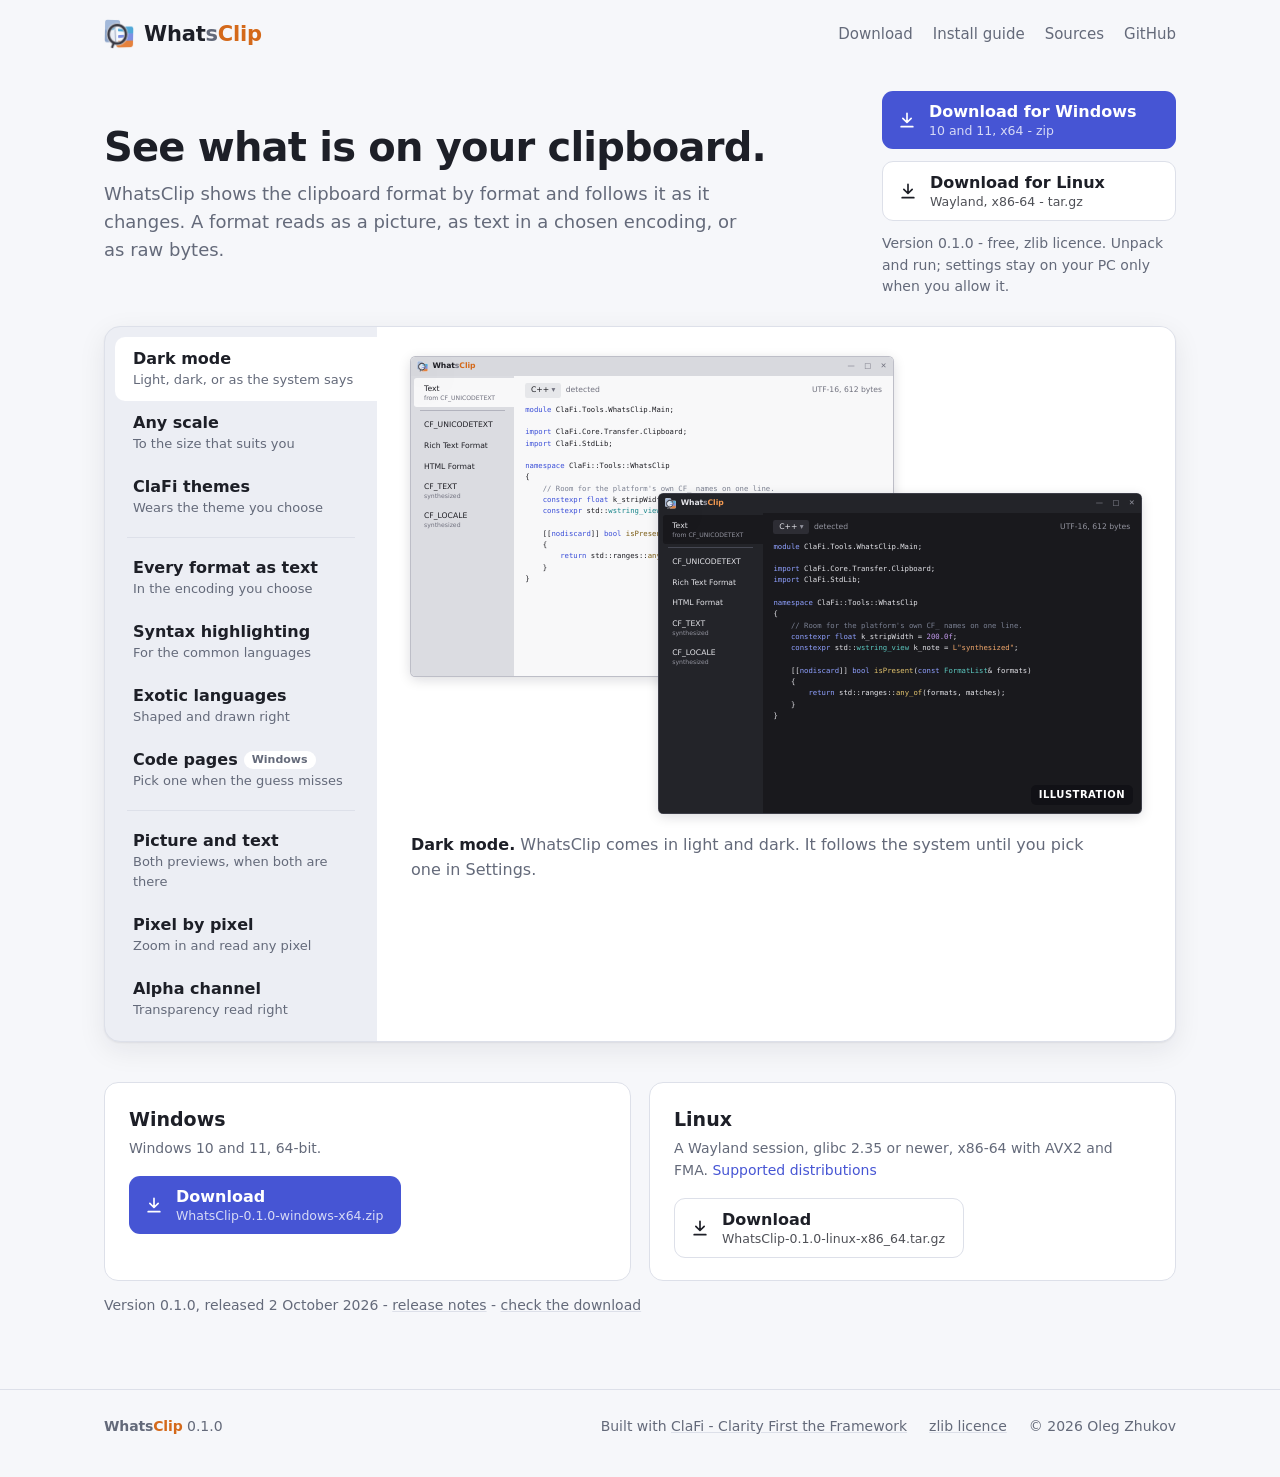
==== index.html @ 520151d7 "Initial commit" ====
<!DOCTYPE html>
<html lang="en">
<head>
    <meta charset="utf-8">
    <meta name="viewport" content="width=device-width, initial-scale=1">
    <title>WhatsClip - see what is on your clipboard</title>
    <meta name="description" content="WhatsClip shows the clipboard format by format and follows it as it changes. Free and open source, for Windows and Linux.">
    <meta property="og:type" content="website">
    <meta property="og:url" content="https://whatsclip.app/">
    <meta property="og:title" content="WhatsClip - see what is on your clipboard">
    <meta property="og:description" content="Shows the clipboard format by format and follows it as it changes. A format reads as a picture, as text in a chosen encoding, or as raw bytes.">
    <meta property="og:image" content="https://whatsclip.app/img/icon-256.png">
    <meta name="theme-color" content="#f6f7fa" media="(prefers-color-scheme: light)">
    <meta name="theme-color" content="#121318" media="(prefers-color-scheme: dark)">
    <link rel="icon" href="favicon.ico" sizes="any">
    <link rel="icon" href="img/icon-256.png" type="image/png">
    <link rel="apple-touch-icon" href="img/apple-touch-icon.png">
    <link rel="stylesheet" href="assets/site.css">
    <link rel="stylesheet" href="assets/illustrations.css">
</head>
<body>
<div class="wrap">
    <header class="head">
        <a class="brand" href="./"><img src="img/icon-256.png" alt=""><span class="wm">What<span class="s">s</span><span class="c">Clip</span></span></a>
        <nav class="nav">
            <a href="#download">Download</a>
            <a href="install.html">Install guide</a>
            <a class="wide" href="install.html#sources">Sources</a>
            <a class="wide" href="https://github.com/clafi-fw/cpp">GitHub</a>
        </nav>
    </header>

    <main>
        <div class="hero">
            <div>
                <h1>See what is on your clipboard.</h1>
                <p class="lede">WhatsClip shows the clipboard format by format and follows it as it changes. A format reads as a picture, as text in a chosen encoding, or as raw bytes.</p>
            </div>
            <div>
                <div class="btns">
                    <a class="btn primary" data-asset="windows" href="https://github.com/clafi-fw/cpp/releases/download/WhatsClip-v0.1.0/WhatsClip-0.1.0-windows-x64.zip">
                        <svg viewBox="0 0 24 24" fill="none" stroke="currentColor" stroke-width="2" stroke-linecap="round" stroke-linejoin="round" aria-hidden="true"><path d="M12 4v11M7 10l5 5 5-5M5 20h14"/></svg>
                        <span>Download for Windows<small>10 and 11, x64 - zip</small></span>
                    </a>
                    <a class="btn secondary" data-asset="linux" href="https://github.com/clafi-fw/cpp/releases/download/WhatsClip-v0.1.0/WhatsClip-0.1.0-linux-x86_64.tar.gz">
                        <svg viewBox="0 0 24 24" fill="none" stroke="currentColor" stroke-width="2" stroke-linecap="round" stroke-linejoin="round" aria-hidden="true"><path d="M12 4v11M7 10l5 5 5-5M5 20h14"/></svg>
                        <span>Download for Linux<small>Wayland, x86-64 - tar.gz</small></span>
                    </a>
                </div>
                <p class="fine">Version <span data-version>0.1.0</span> - free, zlib licence. Unpack and run; settings stay on your PC only when you allow it.</p>
            </div>
        </div>

        <div class="fb">
            <nav class="fb-strip" role="tablist" aria-label="What WhatsClip does">
                <a role="tab" href="#dark-mode"><b>Dark mode</b><span>Light, dark, or as the system says</span></a>
                <a role="tab" href="#any-scale"><b>Any scale</b><span>To the size that suits you</span></a>
                <a role="tab" href="#themes"><b>ClaFi themes</b><span>Wears the theme you choose</span></a>
                <hr>
                <a role="tab" href="#as-text"><b>Every format as text</b><span>In the encoding you choose</span></a>
                <a role="tab" href="#syntax"><b>Syntax highlighting</b><span>For the common languages</span></a>
                <a role="tab" href="#exotic-languages"><b>Exotic languages</b><span>Shaped and drawn right</span></a>
                <a role="tab" href="#code-pages"><b>Code pages<span class="badge">Windows</span></b><span>Pick one when the guess misses</span></a>
                <hr>
                <a role="tab" href="#picture-and-text"><b>Picture and text</b><span>Both previews, when both are there</span></a>
                <a role="tab" href="#pixels"><b>Pixel by pixel</b><span>Zoom in and read any pixel</span></a>
                <a role="tab" href="#alpha-channel"><b>Alpha channel</b><span>Transparency read right</span></a>
            </nav>

            <div class="fb-stage">
                <section class="panel" id="dark-mode" role="tabpanel">
                    <div class="scene pair" data-illustration="dark"></div>
                    <p><b>Dark mode.</b> WhatsClip comes in light and dark. It follows the system until you pick one in Settings.</p>
                </section>
                <section class="panel" id="any-scale" role="tabpanel">
                    <div class="scene scale" data-illustration="scale"></div>
                    <p><b>Any scale.</b> Scale the interface as you wish - text, icons and spacing grow together.</p>
                </section>
                <section class="panel" id="themes" role="tabpanel">
                    <div class="scene trio" data-illustration="themes"></div>
                    <p><b>ClaFi themes.</b> WhatsClip wears any ClaFi theme. Make your own in <a data-themes href="https://github.com/clafi-fw/cpp/releases/tag/Themes-v0.1.0">Themes</a>.</p>
                </section>
                <section class="panel" id="as-text" role="tabpanel">
                    <div class="scene" data-illustration="astext"></div>
                    <p><b>Every format as text.</b> Any format on the clipboard can be read as text, in the encoding you choose - HTML fragments, RTF, the private formats of other applications.</p>
                </section>
                <section class="panel" id="syntax" role="tabpanel">
                    <div class="scene" data-illustration="syntax"></div>
                    <p><b>Syntax highlighting.</b> Code copied from an editor is coloured. The language is detected, and you can pick another.</p>
                </section>
                <section class="panel" id="exotic-languages" role="tabpanel">
                    <div class="scene" data-illustration="exotic"></div>
                    <p><b>Exotic languages.</b> However exotic the language is, its text is shaped and drawn the way it is written.</p>
                </section>
                <section class="panel" id="code-pages" role="tabpanel">
                    <div class="scene" data-illustration="codepage"></div>
                    <p><b>Code pages.</b> When the text's code page is not detected, choose it from the list. Windows only.</p>
                </section>
                <section class="panel" id="picture-and-text" role="tabpanel">
                    <div class="scene" data-illustration="both"></div>
                    <p><b>Picture and text.</b> Copy a picture together with its text and WhatsClip previews both - the picture and the text, a tab each.</p>
                </section>
                <section class="panel" id="pixels" role="tabpanel">
                    <div class="scene" data-illustration="pixels"></div>
                    <p><b>Pixel by pixel.</b> Zoom into a picture and point at a pixel to read its colour - as RGB hex, BGR hex, RGB decimal or CSS.</p>
                </section>
                <section class="panel" id="alpha-channel" role="tabpanel">
                    <div class="scene" data-illustration="alpha"></div>
                    <p><b>Alpha channel.</b> Pictures with an alpha channel keep their transparency.</p>
                </section>
            </div>
        </div>

        <section id="download">
            <div class="downloads">
                <div class="dlcard">
                    <h2>Windows</h2>
                    <p class="req">Windows 10 and 11, 64-bit.</p>
                    <a class="btn primary" data-asset="windows" href="https://github.com/clafi-fw/cpp/releases/download/WhatsClip-v0.1.0/WhatsClip-0.1.0-windows-x64.zip">
                        <svg viewBox="0 0 24 24" fill="none" stroke="currentColor" stroke-width="2" stroke-linecap="round" stroke-linejoin="round" aria-hidden="true"><path d="M12 4v11M7 10l5 5 5-5M5 20h14"/></svg>
                        <span>Download<small><span data-asset-name="windows">WhatsClip-0.1.0-windows-x64.zip</span> <span data-asset-size="windows"></span></small></span>
                    </a>
                </div>
                <div class="dlcard">
                    <h2>Linux</h2>
                    <p class="req">A Wayland session, glibc 2.35 or newer, x86-64 with AVX2 and FMA. <a href="https://github.com/clafi-fw/cpp/blob/main/.github/release/Supported-Distros.md">Supported distributions</a></p>
                    <a class="btn secondary" data-asset="linux" href="https://github.com/clafi-fw/cpp/releases/download/WhatsClip-v0.1.0/WhatsClip-0.1.0-linux-x86_64.tar.gz">
                        <svg viewBox="0 0 24 24" fill="none" stroke="currentColor" stroke-width="2" stroke-linecap="round" stroke-linejoin="round" aria-hidden="true"><path d="M12 4v11M7 10l5 5 5-5M5 20h14"/></svg>
                        <span>Download<small><span data-asset-name="linux">WhatsClip-0.1.0-linux-x86_64.tar.gz</span> <span data-asset-size="linux"></span></small></span>
                    </a>
                </div>
            </div>
            <p class="fine">Version <span data-version>0.1.0</span>, released <span data-date>2 October 2026</span> - <a data-release-page href="https://github.com/clafi-fw/cpp/releases/tag/WhatsClip-v0.1.0">release notes</a> - <a href="install.html#check">check the download</a></p>
        </section>
    </main>
</div>

<footer class="foot">
    <div class="wrap">
        <span><span class="wm">What<span class="s">s</span><span class="c">Clip</span></span> <span data-version>0.1.0</span></span>
        <span class="grow"></span>
        <span>Built with <a href="https://github.com/clafi-fw/cpp">ClaFi - Clarity First the Framework</a></span>
        <a href="https://github.com/clafi-fw/cpp/blob/main/LICENSE">zlib licence</a>
        <span>&copy; 2026 Oleg Zhukov</span>
    </div>
</footer>

<script src="assets/illustrations.js"></script>
<script src="assets/site.js"></script>
</body>
</html>
---- assets/site.css ----
/* whatsclip.app - shared styles */

:root {
    color-scheme: light dark;
    --bg: #f6f7fa;
    --surface: #ffffff;
    --surface2: #eceef4;
    --ink: #1d1f27;
    --muted: #646a7a;
    --line: #dde0e9;
    --accent: #4655d4;
    --accent-ink: #ffffff;
    --spot: #d4691a;
    --shadow: 0 1px 2px rgba(20, 24, 40, .06), 0 8px 28px rgba(20, 24, 40, .08);
    --mono: "Cascadia Mono", Consolas, "JetBrains Mono", "DejaVu Sans Mono", monospace;
}

@media (prefers-color-scheme: dark) {
    :root {
        --bg: #121318;
        --surface: #1a1c23;
        --surface2: #22252e;
        --ink: #e6e8ef;
        --muted: #979db0;
        --line: #2c2f3a;
        --accent: #8e9bff;
        --accent-ink: #10121a;
        --spot: #f39a52;
        --shadow: 0 1px 2px rgba(0, 0, 0, .3), 0 10px 30px rgba(0, 0, 0, .35);
    }
}

* { box-sizing: border-box; }
html, body { margin: 0; }
html { scroll-padding-top: 16px; }
body {
    background: var(--bg);
    color: var(--ink);
    font: 16px/1.55 "Segoe UI", system-ui, -apple-system, Roboto, "Noto Sans", sans-serif;
}
a { color: var(--accent); text-decoration: none; }
a:hover { text-decoration: underline; }
code, kbd, pre { font-family: var(--mono); }
.wrap { max-width: 1120px; margin: 0 auto; padding: 0 24px; }

/* The name as the app spells it: What, a muted s, Clip in the spot colour */
.wm { font-weight: 600; letter-spacing: -.01em; white-space: nowrap; }
.wm .s { color: var(--muted); }
.wm .c { color: var(--spot); }

/* ---------- header and footer ---------- */
.head { display: flex; align-items: center; gap: 22px; padding: 18px 0; }
.brand { display: flex; align-items: center; gap: 10px; color: var(--ink); font-size: 21px; }
.brand:hover { text-decoration: none; }
.brand img { width: 30px; height: 30px; }
.nav { display: flex; gap: 20px; margin-left: auto; font-size: 15px; }
.nav a { color: var(--muted); white-space: nowrap; }
.nav a:hover, .nav a[aria-current="page"] { color: var(--ink); text-decoration: none; }
.foot { border-top: 1px solid var(--line); margin-top: 72px; padding: 26px 0 40px; color: var(--muted); font-size: 14px; }
.foot .wrap { display: flex; flex-wrap: wrap; gap: 8px 22px; align-items: center; }
.foot .grow { flex: 1; }
.foot a { color: inherit; text-decoration: underline; text-decoration-color: var(--line); }

/* ---------- buttons ---------- */
.btns { display: flex; flex-wrap: wrap; gap: 12px; }
.btn {
    display: inline-flex; align-items: center; gap: 12px;
    padding: 11px 18px 11px 15px; border-radius: 11px;
    font-weight: 600; line-height: 1.2; color: var(--ink);
}
.btn:hover { text-decoration: none; filter: brightness(1.05); }
.btn:focus-visible { outline: 2px solid var(--accent); outline-offset: 2px; }
.btn svg { width: 20px; height: 20px; flex: none; }
.btn small { display: block; font-weight: 400; font-size: 12.5px; opacity: .78; margin-top: 2px; overflow-wrap: anywhere; }
.btn.primary { background: var(--accent); color: var(--accent-ink); }
.btn.secondary { background: var(--surface); border: 1px solid var(--line); }
.fine { color: var(--muted); font-size: 14px; margin: 14px 0 0; }
.fine a { color: inherit; text-decoration: underline; text-decoration-color: var(--line); }
.badge {
    display: inline-block; font-size: 12px; font-weight: 600; padding: 2px 8px; border-radius: 99px;
    background: var(--surface2); color: var(--muted); vertical-align: 2px; margin-left: 6px;
}

/* ---------- home: hero ---------- */
h1 { font-size: 44px; line-height: 1.12; letter-spacing: -.02em; margin: 0 0 16px; font-weight: 650; }
.hero { display: grid; grid-template-columns: 1fr auto; gap: 48px; align-items: center; padding: 22px 0 28px; }
.hero h1 { font-size: 40px; margin-bottom: 10px; }
.hero .lede { font-size: 18px; color: var(--muted); margin: 0; max-width: 36em; }
.hero .btns { flex-direction: column; align-items: stretch; }
.hero .fine { margin-top: 12px; max-width: 21em; }

/* ---------- home: the feature browser, shaped like the app's format strip ---------- */
.fb {
    display: grid; grid-template-columns: 272px 1fr;
    background: var(--surface2); border: 1px solid var(--line); border-radius: 16px;
    overflow: hidden; box-shadow: var(--shadow);
}
.fb-strip { padding: 10px 0; }
.fb-strip a {
    display: block; margin-left: 10px; padding: 12px 18px;
    border-radius: 10px 0 0 10px; line-height: 1.25; color: var(--ink);
}
.fb-strip a:hover { text-decoration: none; background: color-mix(in srgb, var(--surface) 50%, transparent); }
.fb-strip a[aria-selected="true"] { background: var(--surface); }
.fb-strip a:focus-visible { outline: 2px solid var(--accent); outline-offset: -2px; }
.fb-strip b { display: block; font-weight: 600; }
.fb-strip span { font-size: 13px; color: var(--muted); }
.fb-strip .badge { background: var(--surface); font-size: 11px; color: var(--muted); }
.fb-strip hr { border: 0; height: 1px; background: var(--line); margin: 8px 22px; }
.fb-stage { background: var(--surface); padding: 30px 34px 26px; min-width: 0; }
/* A link to a panel brings the whole strip into view, not the panel alone */
.panel { scroll-margin-top: 31px; }
.panel + .panel { margin-top: 44px; }
.js .panel + .panel { margin-top: 0; }
.js .panel[hidden] { display: none; }
.panel p { margin: 20px 0 0; color: var(--muted); font-size: 16px; max-width: 44em; }
.panel p b { color: var(--ink); font-weight: 600; }

/* ---------- screenshots ---------- */
/* A scene is a 16:10 box. Its images stand in slots set by the layout class:
   single - one window; pair - two overlapping; scale - small and large; trio - three cascading. */
.scene { position: relative; aspect-ratio: 16 / 10; width: 100%; container-type: inline-size; }
.scene > img, .scene > picture { position: absolute; inset: 0; width: 100%; height: 100%; }
.scene img { object-fit: contain; filter: drop-shadow(0 6px 18px rgba(10, 14, 30, .18)); }
.scene > picture img { width: 100%; height: 100%; }
.scene.pair > :nth-child(1) { inset: 0 auto auto 0; width: 66%; height: 70%; }
.scene.pair > :nth-child(1) img, .scene.pair > img:nth-child(1) { object-position: left top; }
.scene.pair > :nth-child(2) { inset: auto 0 0 auto; width: 66%; height: 70%; }
.scene.pair > :nth-child(2) img, .scene.pair > img:nth-child(2) { object-position: right bottom; }
.scene.scale > :nth-child(1) { inset: auto auto 0 0; width: 44%; height: 50%; }
.scene.scale > :nth-child(1) img, .scene.scale > img:nth-child(1) { object-position: left bottom; }
.scene.scale > :nth-child(2) { inset: 8% 0 auto auto; width: 68%; height: 80%; }
.scene.scale > :nth-child(2) img, .scene.scale > img:nth-child(2) { object-position: right top; }
.scene.trio > :nth-child(1) { inset: 0 auto auto 0; width: 60%; height: 62%; }
.scene.trio > :nth-child(1) img, .scene.trio > img:nth-child(1) { object-position: left top; }
.scene.trio > :nth-child(2) { inset: 19% auto auto 20%; width: 60%; height: 62%; }
.scene.trio > :nth-child(3) { inset: auto 0 0 auto; width: 60%; height: 62%; }
.scene.trio > :nth-child(3) img, .scene.trio > img:nth-child(3) { object-position: right bottom; }

/* ---------- downloads ---------- */
.downloads { display: grid; grid-template-columns: 1fr 1fr; gap: 18px; margin-top: 40px; }
.dlcard { background: var(--surface); border: 1px solid var(--line); border-radius: 14px; padding: 22px 24px; }
.dlcard h2 { margin: 0 0 4px; font-size: 19px; }
.dlcard .req { color: var(--muted); font-size: 14px; margin: 0 0 16px; }
.dlcard .fine { margin-top: 12px; }

/* ---------- install guide ---------- */
.doc { display: grid; grid-template-columns: 210px 1fr; gap: 48px; padding: 30px 0; }
.toc { position: sticky; top: 24px; align-self: start; font-size: 14.5px; }
.toc a { display: block; color: var(--muted); padding: 4px 0; }
.toc a:hover { color: var(--ink); text-decoration: none; }
.prose { max-width: 720px; min-width: 0; }
.prose h1 { font-size: 36px; }
.prose h2 { font-size: 24px; margin: 42px 0 10px; padding-top: 6px; }
.prose p, .prose li { color: color-mix(in srgb, var(--ink) 86%, var(--muted)); }
.prose li + li { margin-top: 4px; }
.prose code, .prose kbd { font-size: 14px; background: var(--surface2); padding: 1px 6px; border-radius: 5px; overflow-wrap: anywhere; }
.prose pre { font-size: 14px; line-height: 1.6; background: var(--surface2); padding: 14px 16px; border-radius: 10px; overflow: auto; }
.prose pre code { background: none; padding: 0; }
.prose .label { display: block; font-size: 13px; color: var(--muted); margin: 18px 0 -6px; }
.prose .table {
    display: grid; grid-template-columns: auto 1fr; gap: 8px 16px;
    background: var(--surface); border: 1px solid var(--line); border-radius: 10px; padding: 14px 18px;
}
.prose .table > span:nth-child(odd) { color: var(--muted); }
.prose .table code { background: none; padding: 0; }

/* ---------- narrow screens ---------- */
@media (max-width: 860px) {
    h1, .hero h1 { font-size: 34px; }
    .hero, .doc { grid-template-columns: 1fr; gap: 26px; }
    .hero .btns { flex-direction: row; }
    .fb { grid-template-columns: 220px 1fr; }
    .fb-strip a { padding: 10px 14px; }
    .fb-stage { padding: 20px; }
    .downloads { grid-template-columns: 1fr; }
    .toc { position: static; }
}
/* Too narrow for a strip beside the stage: every feature is shown, one under another */
@media (max-width: 640px) {
    .fb { display: block; }
    .fb-strip { display: none; }
    .fb-stage { padding: 18px; }
    .panel, .js .panel[hidden] { display: flex; flex-direction: column; }
    .panel p { order: -1; margin: 0 0 14px; }
    .panel + .panel, .js .panel + .panel { margin-top: 36px; }
}
@media (max-width: 560px) {
    .head { gap: 12px; }
    .brand { font-size: 18px; }
    .nav { gap: 14px; font-size: 14px; }
    .nav .wide { display: none; }
}
---- assets/illustrations.css ----
/* Drawn stand-ins for screenshots, used by illustrations.js until a panel carries real images.
   Sizes are in em of a font tied to the scene's width, so a drawing scales as a picture would. */

.win {
    --wh: 234;
    --wsat: 8%;
    --w-title: hsl(var(--wh) var(--wsat) 86%);
    --w-strip: hsl(var(--wh) var(--wsat) 87%);
    --w-page: hsl(var(--wh) var(--wsat) 97.5%);
    --w-ink: hsl(var(--wh) 10% 13%);
    --w-muted: hsl(var(--wh) 6% 47%);
    --w-div: hsl(var(--wh) var(--wsat) 72%);
    --w-edge: hsl(var(--wh) var(--wsat) 76%);
    --w-chip: hsl(var(--wh) var(--wsat) 91%);
    --w-acc: hsl(calc(var(--wh) + 6) 72% 56%);
    --w-spot: #d4691a;
    --k: #3b4fd8; --t: #16858a; --s: #b4571b; --c: #7d8292; --n: #8a4fc4; --f: #7a5b12;
    position: absolute; inset: 0;
    display: flex; flex-direction: column; overflow: hidden;
    border-radius: calc(var(--ws, 1.55) * .55cqw);
    font: calc(var(--ws, 1.55) * 1cqw)/1.35 "Segoe UI", system-ui, sans-serif;
    color: var(--w-ink); background: var(--w-page); text-align: left;
    box-shadow: 0 0 0 1px var(--w-edge), 0 .4em 1.6em rgba(10, 14, 30, .16);
}
.win.d {
    --w-title: hsl(var(--wh) var(--wsat) 15%);
    --w-strip: hsl(var(--wh) var(--wsat) 15%);
    --w-page: hsl(var(--wh) var(--wsat) 10.5%);
    --w-ink: hsl(var(--wh) 10% 90%);
    --w-muted: hsl(var(--wh) 6% 60%);
    --w-div: hsl(var(--wh) var(--wsat) 30%);
    --w-edge: hsl(var(--wh) var(--wsat) 26%);
    --w-chip: hsl(var(--wh) var(--wsat) 19%);
    --w-acc: hsl(calc(var(--wh) + 6) 80% 70%);
    --w-spot: #f39a52;
    --k: #8fa0ff; --t: #5cc8c0; --s: #f0a76b; --c: #7b8193; --n: #c49bf0; --f: #e3c46e;
}
@media (prefers-color-scheme: dark) {
    .win:not(.l) {
        --w-title: hsl(var(--wh) var(--wsat) 15%);
        --w-strip: hsl(var(--wh) var(--wsat) 15%);
        --w-page: hsl(var(--wh) var(--wsat) 10.5%);
        --w-ink: hsl(var(--wh) 10% 90%);
        --w-muted: hsl(var(--wh) 6% 60%);
        --w-div: hsl(var(--wh) var(--wsat) 30%);
        --w-edge: hsl(var(--wh) var(--wsat) 26%);
        --w-chip: hsl(var(--wh) var(--wsat) 19%);
        --w-acc: hsl(calc(var(--wh) + 6) 80% 70%);
        --w-spot: #f39a52;
        --k: #8fa0ff; --t: #5cc8c0; --s: #f0a76b; --c: #7b8193; --n: #c49bf0; --f: #e3c46e;
    }
}
.w-title { display: flex; align-items: center; gap: .55em; padding: .5em .8em; background: var(--w-title); flex: none; }
.w-title img { width: 1.45em; height: 1.45em; }
.w-title .wm .s { color: var(--w-muted); }
.w-title .wm .c { color: var(--w-spot); }
.w-ctl { margin-left: auto; display: flex; gap: 1.3em; color: var(--w-muted); font-size: .95em; }
.w-body { flex: 1; display: flex; min-height: 0; }
.w-strip { width: 13.5em; flex: none; background: var(--w-strip); padding-top: .35em; overflow: hidden; }
.w-tab { padding: .75em 1.7em; line-height: 1.2; white-space: nowrap; }
.w-tab small { display: block; font-size: .8em; color: var(--w-muted); margin-top: .15em; }
.w-tab.sel { background: var(--w-page); margin-left: .45em; padding-left: 1.25em; border-radius: .35em 0 0 .35em; }
.w-div { height: 1px; background: var(--w-div); margin: .4em 1.2em; }
.w-page { flex: 1; min-width: 0; padding: 1em 1.4em; overflow: hidden; display: flex; flex-direction: column; gap: .8em; position: relative; }
.w-bar { display: flex; gap: .6em; align-items: center; flex: none; }
.w-bar .r { margin-left: auto; }
.w-chip { background: var(--w-chip); border-radius: .3em; padding: .25em .75em; white-space: nowrap; }
.w-chip::after { content: " \25BE"; color: var(--w-muted); }
.w-mut { color: var(--w-muted); }
.w-mono { font-family: var(--mono); font-size: .95em; white-space: pre; line-height: 1.55; }
.w-mono .k { color: var(--k); }
.w-mono .t { color: var(--t); }
.w-mono .s { color: var(--s); }
.w-mono .c { color: var(--c); }
.w-mono .n { color: var(--n); }
.w-mono .f { color: var(--f); }
.w-scripts { display: grid; grid-template-columns: auto 1fr; gap: .35em 1.2em; font-size: 1.12em; white-space: nowrap; }
.w-scripts span:nth-child(odd) { color: var(--w-muted); font-size: .8em; align-self: center; }
.w-pic {
    flex: 1; border-radius: .3em; display: grid; place-items: center; position: relative; overflow: hidden;
    background: repeating-conic-gradient(#cccccc 0 25%, #999999 0 50%) 0 0 / 1.4em 1.4em;
}
.w-pic img { height: 72%; aspect-ratio: 1; }
.w-glass { position: absolute; border-radius: 50%; }
.w-zoom {
    flex: 1; position: relative; border-radius: .3em; overflow: hidden;
    background: url("../img/icon-64.png") -51em -21em / 96em 96em no-repeat, var(--w-chip);
    image-rendering: pixelated;
}
.w-zoom::before {
    content: ""; position: absolute; inset: 0;
    background:
        repeating-linear-gradient(90deg, rgba(0, 0, 0, .14) 0 1px, transparent 1px 1.5em),
        repeating-linear-gradient(0deg, rgba(0, 0, 0, .14) 0 1px, transparent 1px 1.5em);
}
.w-zoom i { position: absolute; left: 24em; top: 10.5em; width: 1.5em; height: 1.5em; outline: .18em solid #fff; box-shadow: 0 0 0 .3em #1d1f27; }
.w-slider { width: 9em; height: .25em; border-radius: 1em; background: var(--w-div); position: relative; }
.w-slider::after {
    content: ""; position: absolute; left: 68%; top: 50%; width: .9em; height: .9em; border-radius: 50%;
    background: var(--w-acc); transform: translate(-50%, -50%);
}
.w-sw { width: 1.3em; height: 1.3em; border-radius: .25em; background: #4fa8d8; box-shadow: 0 0 0 1px var(--w-edge); }
.w-menu {
    position: absolute; top: 2.6em; left: 1.4em; min-width: 15em; padding: .3em 0;
    background: var(--w-page); border-radius: .35em;
    box-shadow: 0 0 0 1px var(--w-edge), 0 .5em 1.5em rgba(0, 0, 0, .22);
}
.w-menu div { padding: .35em 1em; }
.w-menu .on { background: var(--w-acc); color: #fff; }
.w-big { font-size: 1.25em; }
.w-tag {
    position: absolute; z-index: 3; padding: 4px 7px; border-radius: 5px;
    font: 600 11px/1 "Segoe UI", system-ui, sans-serif; background: var(--accent); color: var(--accent-ink);
}
.w-label {
    position: absolute; right: 8px; bottom: 8px; z-index: 4; padding: 5px 8px; border-radius: 5px; pointer-events: none;
    font: 600 10px/1 "Segoe UI", system-ui, sans-serif; letter-spacing: .05em; text-transform: uppercase;
    background: rgba(13, 14, 18, .62); color: #fff;
}
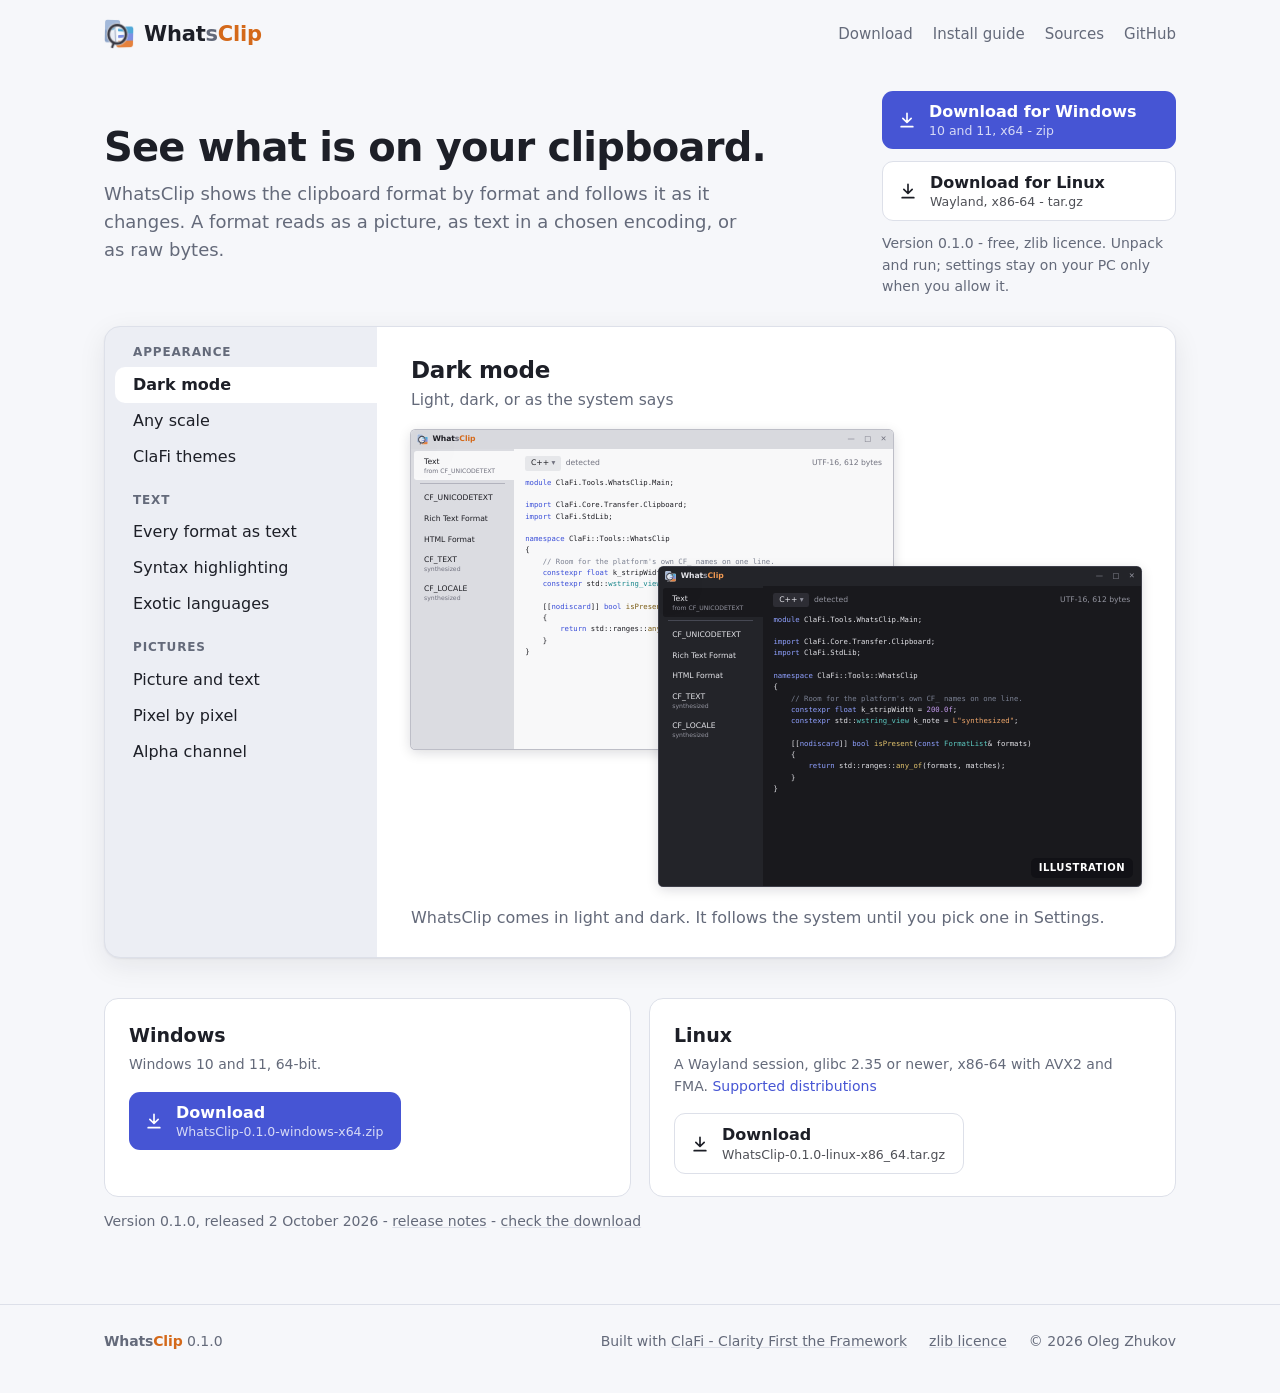
==== commit e8251fd8: "Site updated Too many features and layout stopped holding it together, fixed" ====
--- a/index.html
+++ b/index.html
@@ -53,60 +53,65 @@
 
         <div class="fb">
             <nav class="fb-strip" role="tablist" aria-label="What WhatsClip does">
-                <a role="tab" href="#dark-mode"><b>Dark mode</b><span>Light, dark, or as the system says</span></a>
-                <a role="tab" href="#any-scale"><b>Any scale</b><span>To the size that suits you</span></a>
-                <a role="tab" href="#themes"><b>ClaFi themes</b><span>Wears the theme you choose</span></a>
-                <hr>
-                <a role="tab" href="#as-text"><b>Every format as text</b><span>In the encoding you choose</span></a>
-                <a role="tab" href="#syntax"><b>Syntax highlighting</b><span>For the common languages</span></a>
-                <a role="tab" href="#exotic-languages"><b>Exotic languages</b><span>Shaped and drawn right</span></a>
-                <a role="tab" href="#code-pages"><b>Code pages<span class="badge">Windows</span></b><span>Pick one when the guess misses</span></a>
-                <hr>
-                <a role="tab" href="#picture-and-text"><b>Picture and text</b><span>Both previews, when both are there</span></a>
-                <a role="tab" href="#pixels"><b>Pixel by pixel</b><span>Zoom in and read any pixel</span></a>
-                <a role="tab" href="#alpha-channel"><b>Alpha channel</b><span>Transparency read right</span></a>
+                <div class="fb-group">Appearance</div>
+                <a role="tab" href="#dark-mode">Dark mode</a>
+                <a role="tab" href="#any-scale">Any scale</a>
+                <a role="tab" href="#themes">ClaFi themes</a>
+                <div class="fb-group">Text</div>
+                <a role="tab" href="#as-text">Every format as text</a>
+                <a role="tab" href="#syntax">Syntax highlighting</a>
+                <a role="tab" href="#exotic-languages">Exotic languages</a>
+                <div class="fb-group">Pictures</div>
+                <a role="tab" href="#picture-and-text">Picture and text</a>
+                <a role="tab" href="#pixels">Pixel by pixel</a>
+                <a role="tab" href="#alpha-channel">Alpha channel</a>
             </nav>
 
             <div class="fb-stage">
                 <section class="panel" id="dark-mode" role="tabpanel">
+                    <header class="panel-head"><h2>Dark mode</h2><span>Light, dark, or as the system says</span></header>
                     <div class="scene pair" data-illustration="dark"></div>
-                    <p><b>Dark mode.</b> WhatsClip comes in light and dark. It follows the system until you pick one in Settings.</p>
+                    <p>WhatsClip comes in light and dark. It follows the system until you pick one in Settings.</p>
                 </section>
                 <section class="panel" id="any-scale" role="tabpanel">
+                    <header class="panel-head"><h2>Any scale</h2><span>To the size that suits you</span></header>
                     <div class="scene scale" data-illustration="scale"></div>
-                    <p><b>Any scale.</b> Scale the interface as you wish - text, icons and spacing grow together.</p>
+                    <p>Scale the interface as you wish - text, icons and spacing grow together.</p>
                 </section>
                 <section class="panel" id="themes" role="tabpanel">
+                    <header class="panel-head"><h2>ClaFi themes</h2><span>Wears the theme you choose</span></header>
                     <div class="scene trio" data-illustration="themes"></div>
-                    <p><b>ClaFi themes.</b> WhatsClip wears any ClaFi theme. Make your own in <a data-themes href="https://github.com/clafi-fw/cpp/releases/tag/Themes-v0.1.0">Themes</a>.</p>
+                    <p>WhatsClip wears any ClaFi theme. Make your own in <a data-themes href="https://github.com/clafi-fw/cpp/releases/tag/Themes-v0.1.0">Themes</a>.</p>
                 </section>
                 <section class="panel" id="as-text" role="tabpanel">
+                    <header class="panel-head"><h2>Every format as text</h2><span>In the encoding you choose</span></header>
                     <div class="scene" data-illustration="astext"></div>
-                    <p><b>Every format as text.</b> Any format on the clipboard can be read as text, in the encoding you choose - HTML fragments, RTF, the private formats of other applications.</p>
+                    <p>Any format on the clipboard can be read as text, in the encoding you choose - HTML fragments, RTF, the private formats of other applications.</p>
                 </section>
                 <section class="panel" id="syntax" role="tabpanel">
+                    <header class="panel-head"><h2>Syntax highlighting</h2><span>For the common languages</span></header>
                     <div class="scene" data-illustration="syntax"></div>
-                    <p><b>Syntax highlighting.</b> Code copied from an editor is coloured. The language is detected, and you can pick another.</p>
+                    <p>Code copied from an editor is coloured. The language is detected, and you can pick another.</p>
                 </section>
                 <section class="panel" id="exotic-languages" role="tabpanel">
+                    <header class="panel-head"><h2>Exotic languages</h2><span>Shaped and drawn right</span></header>
                     <div class="scene" data-illustration="exotic"></div>
-                    <p><b>Exotic languages.</b> However exotic the language is, its text is shaped and drawn the way it is written.</p>
-                </section>
-                <section class="panel" id="code-pages" role="tabpanel">
-                    <div class="scene" data-illustration="codepage"></div>
-                    <p><b>Code pages.</b> When the text's code page is not detected, choose it from the list. Windows only.</p>
+                    <p>However exotic the language is, its text is shaped and drawn the way it is written.</p>
                 </section>
                 <section class="panel" id="picture-and-text" role="tabpanel">
+                    <header class="panel-head"><h2>Picture and text</h2><span>Both previews, when both are there</span></header>
                     <div class="scene" data-illustration="both"></div>
-                    <p><b>Picture and text.</b> Copy a picture together with its text and WhatsClip previews both - the picture and the text, a tab each.</p>
+                    <p>Copy a picture together with its text and WhatsClip previews both - the picture and the text, a tab each.</p>
                 </section>
                 <section class="panel" id="pixels" role="tabpanel">
+                    <header class="panel-head"><h2>Pixel by pixel</h2><span>Zoom in and read any pixel</span></header>
                     <div class="scene" data-illustration="pixels"></div>
-                    <p><b>Pixel by pixel.</b> Zoom into a picture and point at a pixel to read its colour - as RGB hex, BGR hex, RGB decimal or CSS.</p>
+                    <p>Zoom into a picture and point at a pixel to read its colour - as RGB hex, BGR hex, RGB decimal or CSS.</p>
                 </section>
                 <section class="panel" id="alpha-channel" role="tabpanel">
+                    <header class="panel-head"><h2>Alpha channel</h2><span>Transparency read right</span></header>
                     <div class="scene" data-illustration="alpha"></div>
-                    <p><b>Alpha channel.</b> Pictures with an alpha channel keep their transparency.</p>
+                    <p>Pictures with an alpha channel keep their transparency.</p>
                 </section>
             </div>
         </div>
--- a/assets/site.css
+++ b/assets/site.css
@@ -76,10 +76,6 @@
 .btn.secondary { background: var(--surface); border: 1px solid var(--line); }
 .fine { color: var(--muted); font-size: 14px; margin: 14px 0 0; }
 .fine a { color: inherit; text-decoration: underline; text-decoration-color: var(--line); }
-.badge {
-    display: inline-block; font-size: 12px; font-weight: 600; padding: 2px 8px; border-radius: 99px;
-    background: var(--surface2); color: var(--muted); vertical-align: 2px; margin-left: 6px;
-}
 
 /* ---------- home: hero ---------- */
 h1 { font-size: 44px; line-height: 1.12; letter-spacing: -.02em; margin: 0 0 16px; font-weight: 650; }
@@ -95,30 +91,37 @@
     background: var(--surface2); border: 1px solid var(--line); border-radius: 16px;
     overflow: hidden; box-shadow: var(--shadow);
 }
-.fb-strip { padding: 10px 0; }
+.fb-strip { padding: 4px 0 12px; }
+.fb-group {
+    margin: 16px 0 5px; padding: 0 28px;
+    font-size: 12px; font-weight: 600; letter-spacing: .07em; text-transform: uppercase; color: var(--muted);
+}
+.fb-group:first-child { margin-top: 12px; }
 .fb-strip a {
-    display: block; margin-left: 10px; padding: 12px 18px;
-    border-radius: 10px 0 0 10px; line-height: 1.25; color: var(--ink);
+    display: block; margin-left: 10px; padding: 8px 18px;
+    border-radius: 10px 0 0 10px; line-height: 1.25; color: var(--ink); font-weight: 500;
 }
 .fb-strip a:hover { text-decoration: none; background: color-mix(in srgb, var(--surface) 50%, transparent); }
-.fb-strip a[aria-selected="true"] { background: var(--surface); }
+.fb-strip a[aria-selected="true"] { background: var(--surface); font-weight: 600; }
 .fb-strip a:focus-visible { outline: 2px solid var(--accent); outline-offset: -2px; }
-.fb-strip b { display: block; font-weight: 600; }
-.fb-strip span { font-size: 13px; color: var(--muted); }
-.fb-strip .badge { background: var(--surface); font-size: 11px; color: var(--muted); }
-.fb-strip hr { border: 0; height: 1px; background: var(--line); margin: 8px 22px; }
-.fb-stage { background: var(--surface); padding: 30px 34px 26px; min-width: 0; }
+/* Where the strip is taller than the panel, the picture takes the difference */
+.fb-stage { display: flex; flex-direction: column; background: var(--surface); padding: 30px 34px 26px; min-width: 0; }
 /* A link to a panel brings the whole strip into view, not the panel alone */
 .panel { scroll-margin-top: 31px; }
+.panel:not([hidden]) { flex: 1 0 auto; display: flex; flex-direction: column; }
+.panel .scene { flex: 1 0 auto; }
 .panel + .panel { margin-top: 44px; }
 .js .panel + .panel { margin-top: 0; }
 .js .panel[hidden] { display: none; }
+.panel-head { margin-bottom: 18px; }
+.panel-head h2 { margin: 0; font-size: 23px; line-height: 1.2; font-weight: 600; letter-spacing: -.01em; }
+.panel-head span { display: block; color: var(--muted); font-size: 15.5px; margin-top: 3px; }
 .panel p { margin: 20px 0 0; color: var(--muted); font-size: 16px; max-width: 44em; }
-.panel p b { color: var(--ink); font-weight: 600; }
 
 /* ---------- screenshots ---------- */
-/* A scene is a 16:10 box. Its images stand in slots set by the layout class:
-   single - one window; pair - two overlapping; scale - small and large; trio - three cascading. */
+/* A scene is a 16:10 box, taller where the strip beside it is. Its images stand in slots set by
+   the layout class: single - one window; pair - two overlapping; scale - small and large;
+   trio - three cascading. */
 .scene { position: relative; aspect-ratio: 16 / 10; width: 100%; container-type: inline-size; }
 .scene > img, .scene > picture { position: absolute; inset: 0; width: 100%; height: 100%; }
 .scene img { object-fit: contain; filter: drop-shadow(0 6px 18px rgba(10, 14, 30, .18)); }
@@ -171,7 +174,8 @@
     .hero, .doc { grid-template-columns: 1fr; gap: 26px; }
     .hero .btns { flex-direction: row; }
     .fb { grid-template-columns: 220px 1fr; }
-    .fb-strip a { padding: 10px 14px; }
+    .fb-strip a { padding: 7px 14px; }
+    .fb-group { padding: 0 24px; }
     .fb-stage { padding: 20px; }
     .downloads { grid-template-columns: 1fr; }
     .toc { position: static; }
@@ -182,6 +186,7 @@
     .fb-strip { display: none; }
     .fb-stage { padding: 18px; }
     .panel, .js .panel[hidden] { display: flex; flex-direction: column; }
+    .panel-head { order: -2; margin-bottom: 8px; }
     .panel p { order: -1; margin: 0 0 14px; }
     .panel + .panel, .js .panel + .panel { margin-top: 36px; }
 }
--- a/assets/illustrations.css
+++ b/assets/illustrations.css
@@ -100,14 +100,6 @@
     background: var(--w-acc); transform: translate(-50%, -50%);
 }
 .w-sw { width: 1.3em; height: 1.3em; border-radius: .25em; background: #4fa8d8; box-shadow: 0 0 0 1px var(--w-edge); }
-.w-menu {
-    position: absolute; top: 2.6em; left: 1.4em; min-width: 15em; padding: .3em 0;
-    background: var(--w-page); border-radius: .35em;
-    box-shadow: 0 0 0 1px var(--w-edge), 0 .5em 1.5em rgba(0, 0, 0, .22);
-}
-.w-menu div { padding: .35em 1em; }
-.w-menu .on { background: var(--w-acc); color: #fff; }
-.w-big { font-size: 1.25em; }
 .w-tag {
     position: absolute; z-index: 3; padding: 4px 7px; border-radius: 5px;
     font: 600 11px/1 "Segoe UI", system-ui, sans-serif; background: var(--accent); color: var(--accent-ink);
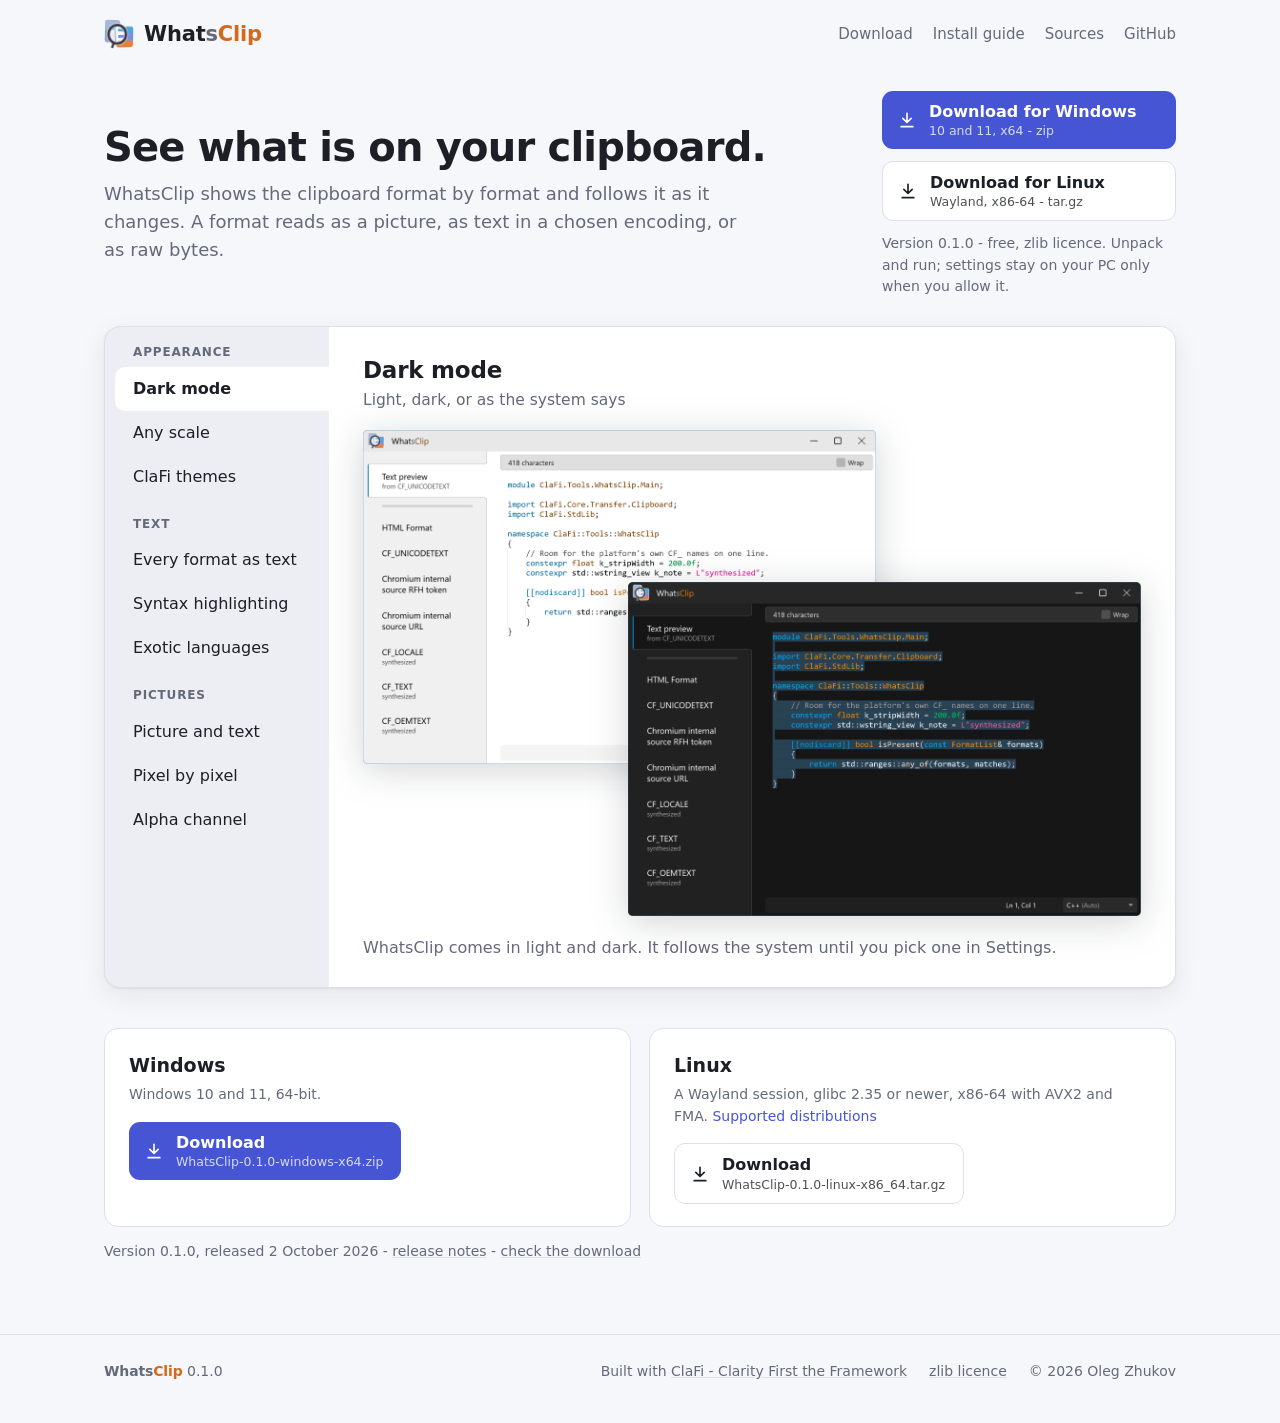
==== commit c69dbc5c: "Real screenshots instead of stubs" ====
--- a/index.html
+++ b/index.html
@@ -16,7 +16,6 @@
     <link rel="icon" href="img/icon-256.png" type="image/png">
     <link rel="apple-touch-icon" href="img/apple-touch-icon.png">
     <link rel="stylesheet" href="assets/site.css">
-    <link rel="stylesheet" href="assets/illustrations.css">
 </head>
 <body>
 <div class="wrap">
@@ -70,47 +69,69 @@
             <div class="fb-stage">
                 <section class="panel" id="dark-mode" role="tabpanel">
                     <header class="panel-head"><h2>Dark mode</h2><span>Light, dark, or as the system says</span></header>
-                    <div class="scene pair" data-illustration="dark"></div>
+                    <div class="scene pair">
+                        <img src="shots/dark-mode-light.png" alt="WhatsClip in light, previewing C++ code">
+                        <img src="shots/dark-mode-dark.png" alt="The same clipboard in dark">
+                    </div>
                     <p>WhatsClip comes in light and dark. It follows the system until you pick one in Settings.</p>
                 </section>
                 <section class="panel" id="any-scale" role="tabpanel">
                     <header class="panel-head"><h2>Any scale</h2><span>To the size that suits you</span></header>
-                    <div class="scene scale" data-illustration="scale"></div>
+                    <div class="scene scale">
+                        <img src="shots/any-scale-small.png" alt="WhatsClip at a small scale, an HTML format shown as bytes" loading="lazy">
+                        <img src="shots/any-scale-large.png" alt="The same window at a large scale" loading="lazy">
+                    </div>
                     <p>Scale the interface as you wish - text, icons and spacing grow together.</p>
                 </section>
                 <section class="panel" id="themes" role="tabpanel">
                     <header class="panel-head"><h2>ClaFi themes</h2><span>Wears the theme you choose</span></header>
-                    <div class="scene trio" data-illustration="themes"></div>
+                    <div class="scene trio">
+                        <img src="shots/themes-1.png" alt="A picture preview in one ClaFi theme" loading="lazy">
+                        <img src="shots/themes-2.png" alt="The same in another theme" loading="lazy">
+                        <img src="shots/themes-3.png" alt="And in a third" loading="lazy">
+                    </div>
                     <p>WhatsClip wears any ClaFi theme. Make your own in <a data-themes href="https://github.com/clafi-fw/cpp/releases/tag/Themes-v0.1.0">Themes</a>.</p>
                 </section>
                 <section class="panel" id="as-text" role="tabpanel">
                     <header class="panel-head"><h2>Every format as text</h2><span>In the encoding you choose</span></header>
-                    <div class="scene" data-illustration="astext"></div>
+                    <div class="scene">
+                        <img src="shots/as-text.png" alt="A list of copied files read as UTF-16 text" loading="lazy">
+                    </div>
                     <p>Any format on the clipboard can be read as text, in the encoding you choose - HTML fragments, RTF, the private formats of other applications.</p>
                 </section>
                 <section class="panel" id="syntax" role="tabpanel">
                     <header class="panel-head"><h2>Syntax highlighting</h2><span>For the common languages</span></header>
-                    <div class="scene" data-illustration="syntax"></div>
+                    <div class="scene">
+                        <img src="shots/syntax.png" alt="C++ copied from an editor, coloured, the language picker set to C++" loading="lazy">
+                    </div>
                     <p>Code copied from an editor is coloured. The language is detected, and you can pick another.</p>
                 </section>
                 <section class="panel" id="exotic-languages" role="tabpanel">
                     <header class="panel-head"><h2>Exotic languages</h2><span>Shaped and drawn right</span></header>
-                    <div class="scene" data-illustration="exotic"></div>
+                    <div class="scene">
+                        <img src="shots/exotic-languages.png" alt="Text in Russian, Greek, Arabic, Hebrew, Hindi, Thai, Georgian, Japanese and Korean" loading="lazy">
+                    </div>
                     <p>However exotic the language is, its text is shaped and drawn the way it is written.</p>
                 </section>
                 <section class="panel" id="picture-and-text" role="tabpanel">
                     <header class="panel-head"><h2>Picture and text</h2><span>Both previews, when both are there</span></header>
-                    <div class="scene" data-illustration="both"></div>
+                    <div class="scene">
+                        <img src="shots/picture-and-text.png" alt="A copy from a spreadsheet, previewed as a picture and as text" loading="lazy">
+                    </div>
                     <p>Copy a picture together with its text and WhatsClip previews both - the picture and the text, a tab each.</p>
                 </section>
                 <section class="panel" id="pixels" role="tabpanel">
                     <header class="panel-head"><h2>Pixel by pixel</h2><span>Zoom in and read any pixel</span></header>
-                    <div class="scene" data-illustration="pixels"></div>
+                    <div class="scene">
+                        <img src="shots/pixels.png" alt="A picture zoomed in to single pixels, the colour under the cursor read out" loading="lazy">
+                    </div>
                     <p>Zoom into a picture and point at a pixel to read its colour - as RGB hex, BGR hex, RGB decimal or CSS.</p>
                 </section>
                 <section class="panel" id="alpha-channel" role="tabpanel">
                     <header class="panel-head"><h2>Alpha channel</h2><span>Transparency read right</span></header>
-                    <div class="scene" data-illustration="alpha"></div>
+                    <div class="scene">
+                        <img src="shots/alpha-channel.png" alt="A translucent picture over the checkerboard" loading="lazy">
+                    </div>
                     <p>Pictures with an alpha channel keep their transparency.</p>
                 </section>
             </div>
@@ -150,7 +171,6 @@
     </div>
 </footer>
 
-<script src="assets/illustrations.js"></script>
 <script src="assets/site.js"></script>
 </body>
 </html>
--- a/assets/site.css
+++ b/assets/site.css
@@ -87,7 +87,7 @@
 
 /* ---------- home: the feature browser, shaped like the app's format strip ---------- */
 .fb {
-    display: grid; grid-template-columns: 272px 1fr;
+    display: grid; grid-template-columns: 224px 1fr;
     background: var(--surface2); border: 1px solid var(--line); border-radius: 16px;
     overflow: hidden; box-shadow: var(--shadow);
 }
@@ -98,7 +98,7 @@
 }
 .fb-group:first-child { margin-top: 12px; }
 .fb-strip a {
-    display: block; margin-left: 10px; padding: 8px 18px;
+    display: block; margin-left: 10px; padding: 12px 18px;
     border-radius: 10px 0 0 10px; line-height: 1.25; color: var(--ink); font-weight: 500;
 }
 .fb-strip a:hover { text-decoration: none; background: color-mix(in srgb, var(--surface) 50%, transparent); }
@@ -173,9 +173,7 @@
     h1, .hero h1 { font-size: 34px; }
     .hero, .doc { grid-template-columns: 1fr; gap: 26px; }
     .hero .btns { flex-direction: row; }
-    .fb { grid-template-columns: 220px 1fr; }
-    .fb-strip a { padding: 7px 14px; }
-    .fb-group { padding: 0 24px; }
+    .fb-strip a { padding: 8px 18px; }
     .fb-stage { padding: 20px; }
     .downloads { grid-template-columns: 1fr; }
     .toc { position: static; }
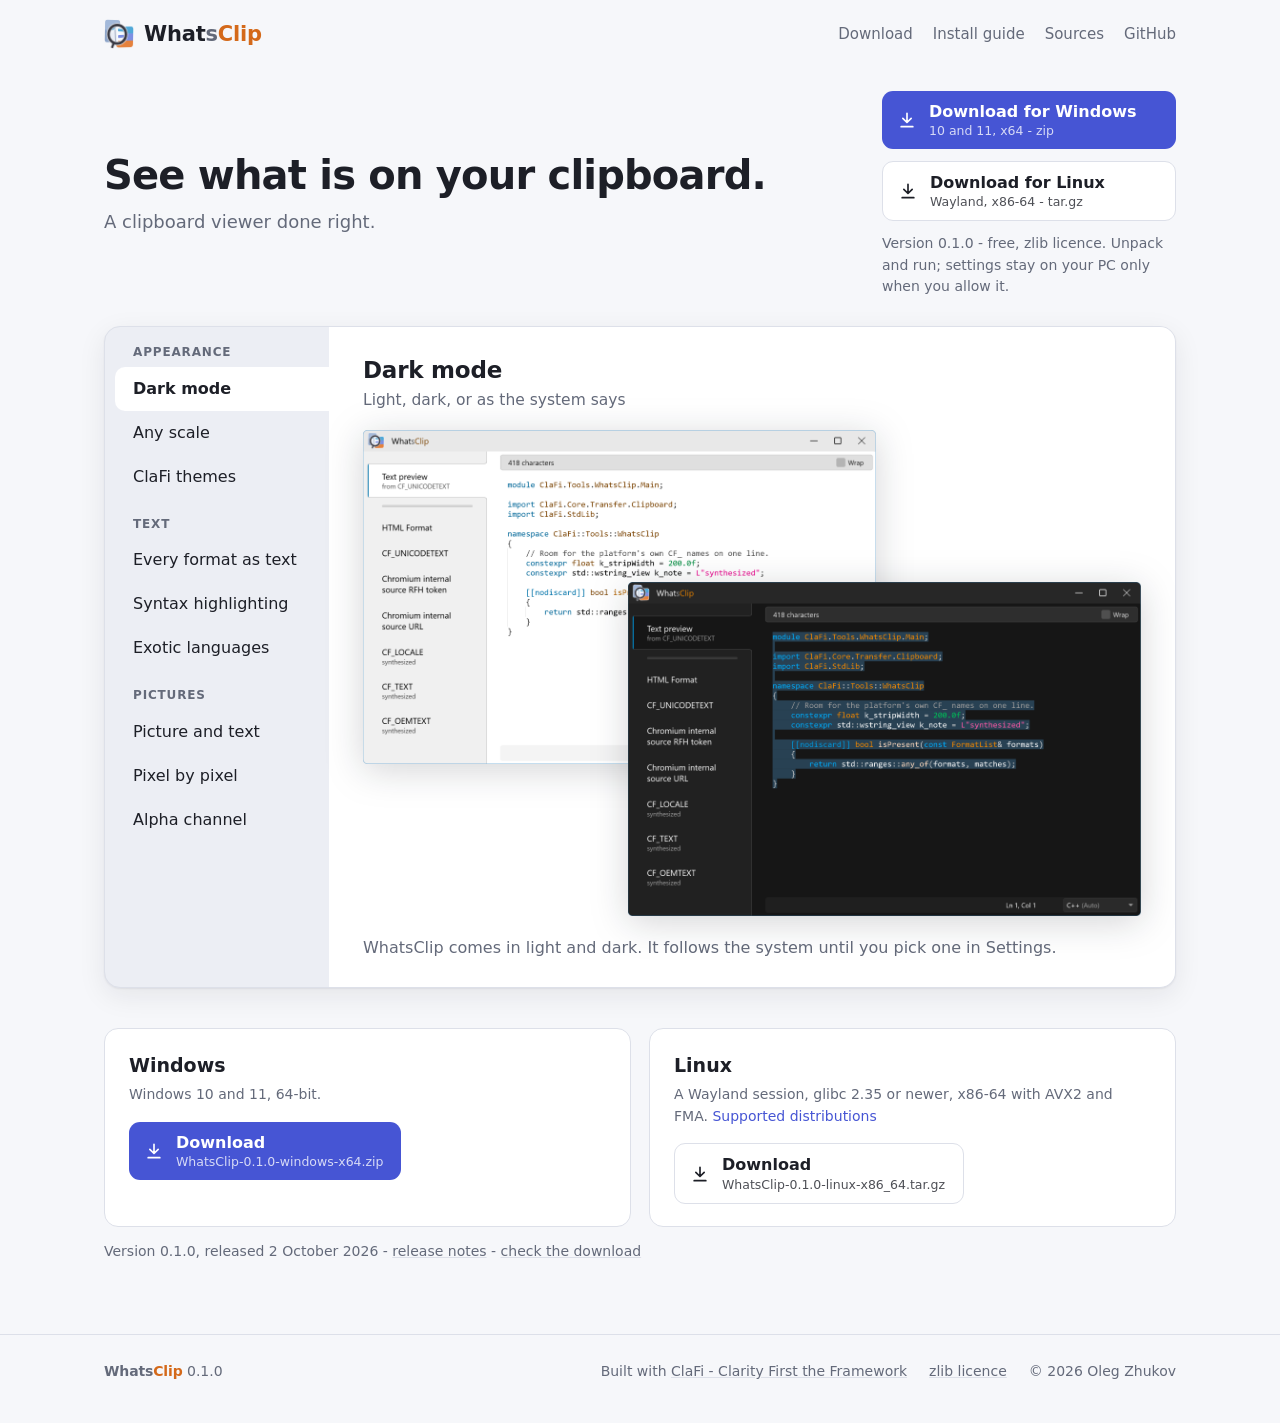
==== commit 09dbeff9: ""A clipboard viewer done right"" ====
--- a/index.html
+++ b/index.html
@@ -4,11 +4,11 @@
     <meta charset="utf-8">
     <meta name="viewport" content="width=device-width, initial-scale=1">
     <title>WhatsClip - see what is on your clipboard</title>
-    <meta name="description" content="WhatsClip shows the clipboard format by format and follows it as it changes. Free and open source, for Windows and Linux.">
+    <meta name="description" content="A clipboard viewer done right. Free and open source, for Windows and Linux.">
     <meta property="og:type" content="website">
     <meta property="og:url" content="https://whatsclip.app/">
     <meta property="og:title" content="WhatsClip - see what is on your clipboard">
-    <meta property="og:description" content="Shows the clipboard format by format and follows it as it changes. A format reads as a picture, as text in a chosen encoding, or as raw bytes.">
+    <meta property="og:description" content="A clipboard viewer done right.">
     <meta property="og:image" content="https://whatsclip.app/img/icon-256.png">
     <meta name="theme-color" content="#f6f7fa" media="(prefers-color-scheme: light)">
     <meta name="theme-color" content="#121318" media="(prefers-color-scheme: dark)">
@@ -33,7 +33,7 @@
         <div class="hero">
             <div>
                 <h1>See what is on your clipboard.</h1>
-                <p class="lede">WhatsClip shows the clipboard format by format and follows it as it changes. A format reads as a picture, as text in a chosen encoding, or as raw bytes.</p>
+                <p class="lede">A clipboard viewer done right.</p>
             </div>
             <div>
                 <div class="btns">
